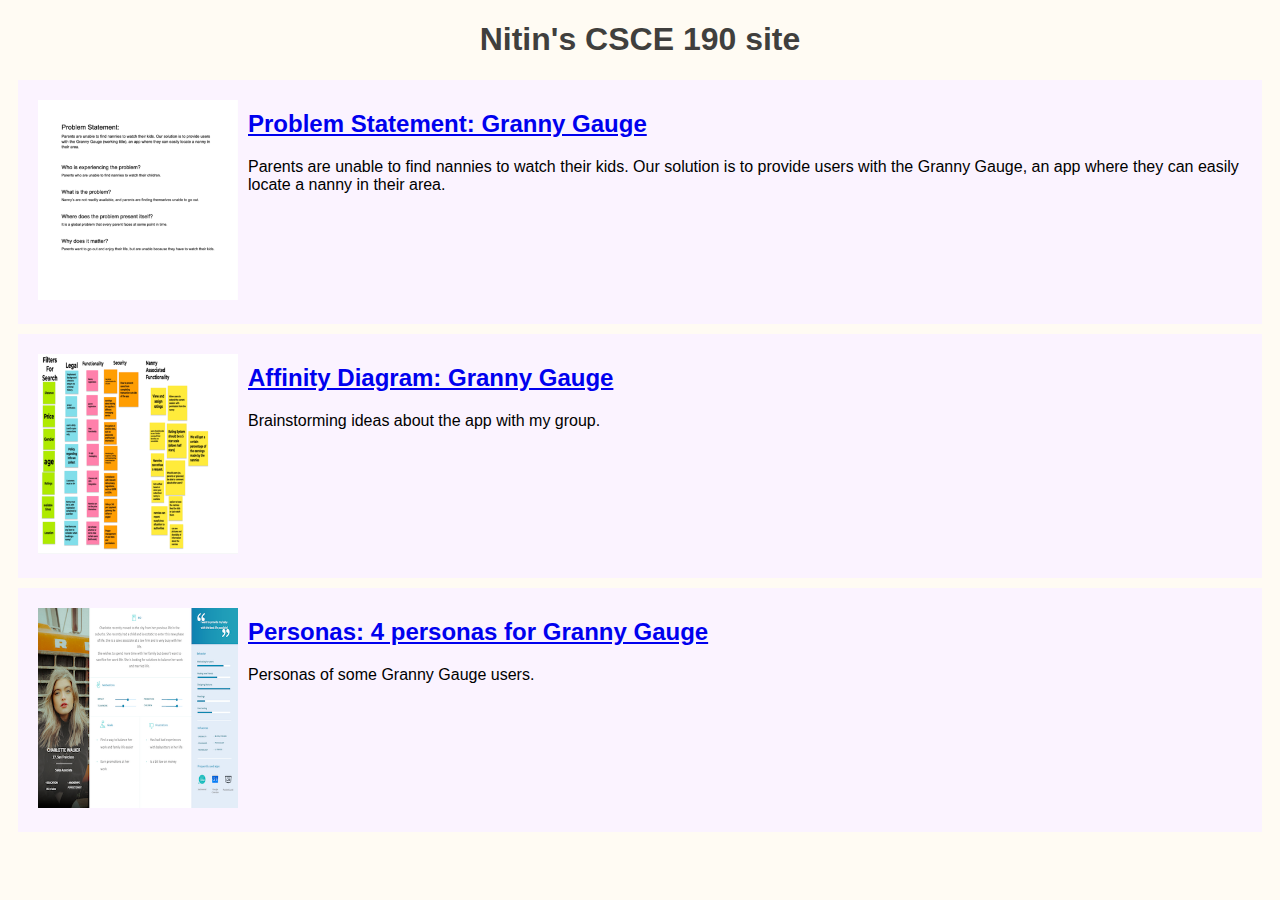
==== index.html @ 52fd82f6 "Fixing links" ====
<!DOCTYPE html>
<html>
    <head>
        <title>
            CSCE 190: Nitin Gupta
        </title>
        <link rel="stylesheet" href="styles.css">
    </head>
    <body>
        <h1>
            Nitin's CSCE 190 site
        </h1>

        <!-- Problem Statement Assignment -->
        <section class="assignment">
            <a href="files/ProblemStatment.pdf"> <img src="images/ProblemStatement.png"> </a>
            <section class="ass-details">
                <a href="files/ProblemStatment.pdf"><h2>Problem Statement: Granny Gauge</h2></a>
                <p>
                    Parents are unable to find nannies to watch their kids. Our solution is to provide users with the Granny Gauge, an app where they can easily locate a nanny in their area.
                </p>
            </section>
        </section>

        <!-- Affinity Diagram Assignment -->
        <section class="assignment">
            <a href="files/AffinityDiagram.pdf"> <img src="images/AffinityDiagram.png"> </a>
            <section class="ass-details">
                <a href="files/AffinityDiagram.pdf"><h2>Affinity Diagram: Granny Gauge</h2></a>
                <p>
                    Brainstorming ideas about the app with my group.
                </p>
            </section>
        </section>

        <!-- Persona Assignment -->
        <section class="assignment">
            <a href="files/Personas.pdf"> <img src="images/Persona.png"> </a>
            <section class="ass-details">
                <a href="files/Personas.pdf"><h2>Personas: 4 personas for Granny Gauge</h2></a>
                <p>
                    Personas of some Granny Gauge users.
                </p>
            </section>
        </section>

    </body>
</html>
---- styles.css ----
body {
    background: #fffbf3;
    font-family: 'Lucida Sans', 'Lucida Sans Regular', 'Lucida Grande', 'Lucida Sans Unicode', Geneva, Verdana, sans-serif;
}

.assignment {
    display: flex;
    padding: 10px;
    margin: 10px;
    /* background: #F3F7FF; */
    background: #FBF3FF;
}

.assignment img {
    width: 200px;
    padding: 10px;
}

h1 {
    color: #403F3D;
    text-align: center;
}
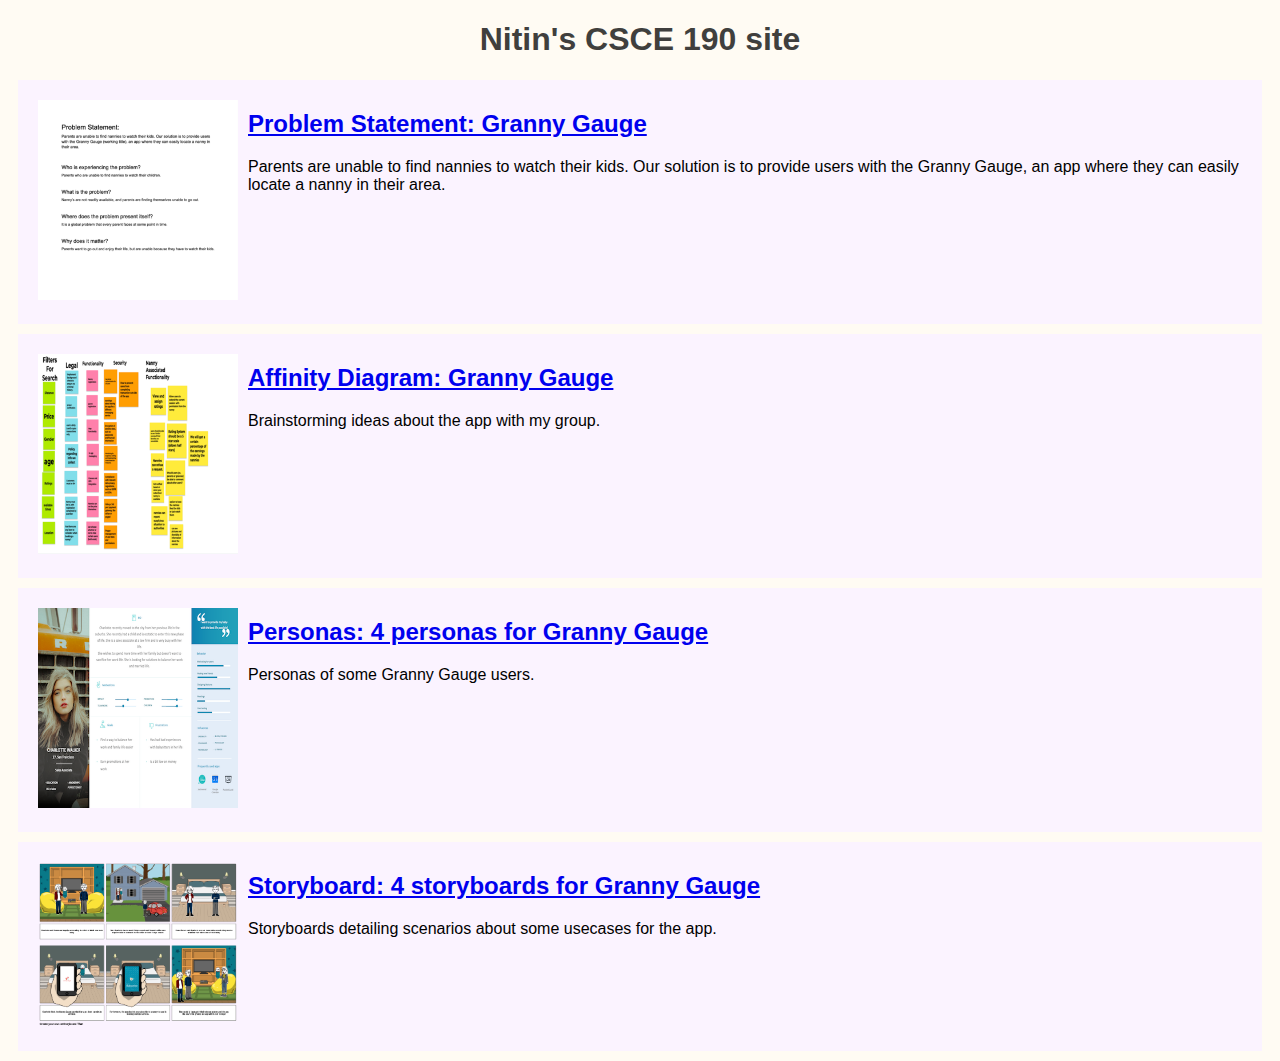
==== commit 648025a1: "adding storyboard" ====
--- a/index.html
+++ b/index.html
@@ -44,5 +44,16 @@
             </section>
         </section>
 
+        <!-- Storyboard Assignment -->
+        <section class="assignment">
+            <a href="files/Storyboard.pdf"> <img src="images/Storyboard.png"> </a>
+            <section class="ass-details">
+                <a href="files/Storyboard.pdf"><h2>Storyboard: 4 storyboards for Granny Gauge</h2></a>
+                <p>
+                    Storyboards detailing scenarios about some usecases for the app.
+                </p>
+            </section>
+        </section>
+
     </body>
 </html>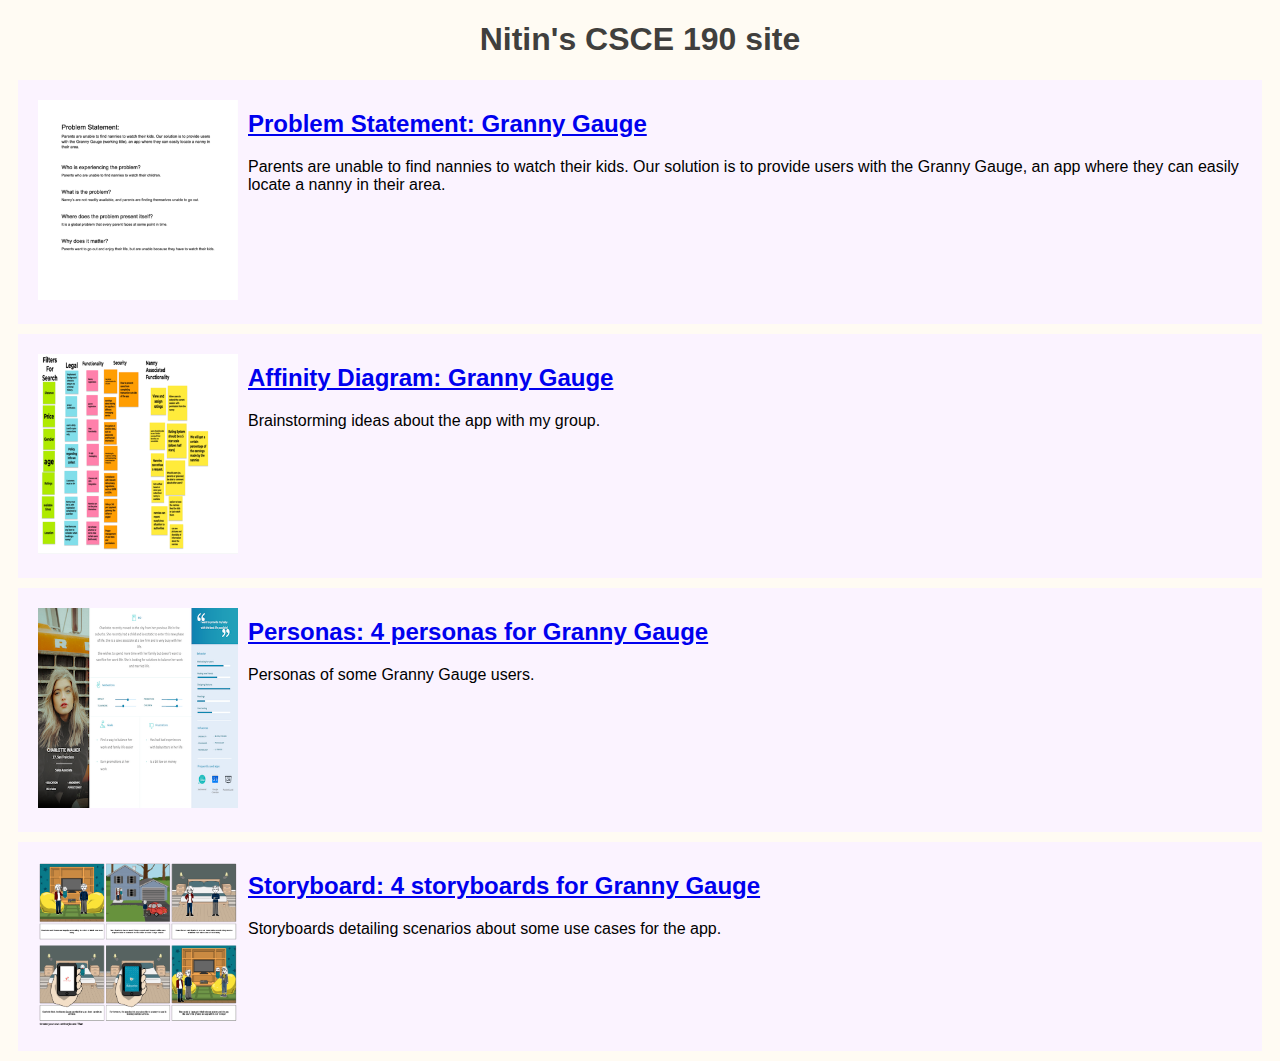
==== commit 4b7ed2ad: "adding storyboard" ====
--- a/index.html
+++ b/index.html
@@ -50,7 +50,7 @@
             <section class="ass-details">
                 <a href="files/Storyboard.pdf"><h2>Storyboard: 4 storyboards for Granny Gauge</h2></a>
                 <p>
-                    Storyboards detailing scenarios about some usecases for the app.
+                    Storyboards detailing scenarios about some use cases for the app.
                 </p>
             </section>
         </section>
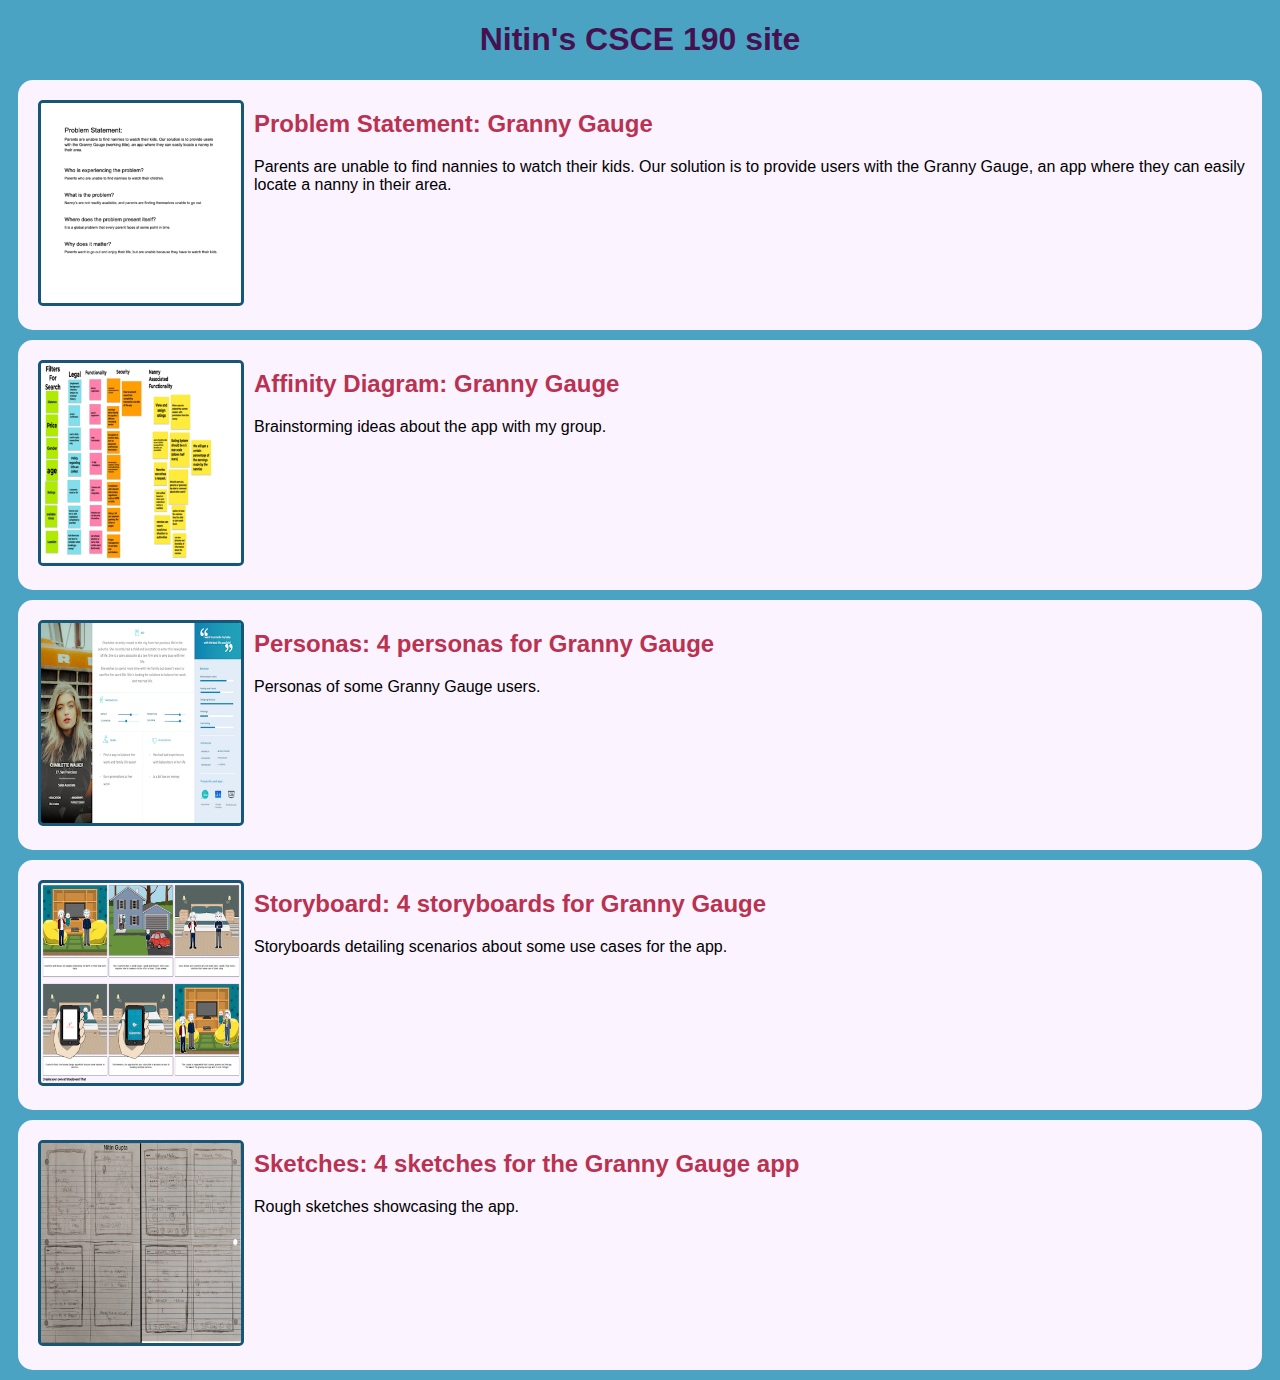
==== commit be2d4358: "Adding Sketches" ====
--- a/index.html
+++ b/index.html
@@ -55,5 +55,16 @@
             </section>
         </section>
 
+        <!-- Sketch Assignment -->
+        <section class="assignment">
+            <a href="files/Sketches.pdf"> <img src="images/Sketch.png"> </a>
+            <section class="ass-details">
+                <a href="files/Sketches.pdf"><h2>Sketches: 4 sketches for the Granny Gauge app</h2></a>
+                <p>
+                    Rough sketches showcasing the app.
+                </p>
+            </section>
+        </section>
+
     </body>
 </html>--- a/styles.css
+++ b/styles.css
@@ -1,5 +1,5 @@
 body {
-    background: #fffbf3;
+    background: #4BA3C3;
     font-family: 'Lucida Sans', 'Lucida Sans Regular', 'Lucida Grande', 'Lucida Sans Unicode', Geneva, Verdana, sans-serif;
 }
 
@@ -9,14 +9,34 @@
     margin: 10px;
     /* background: #F3F7FF; */
     background: #FBF3FF;
+    border-radius: 15px;
 }
 
 .assignment img {
     width: 200px;
-    padding: 10px;
+    margin: 10px;
+    border: 3px solid #175676;
+    border-radius: 5px;
+}
+
+.assignment img:hover {
+    border: 3px solid #F2727F;
 }
 
 h1 {
-    color: #403F3D;
+    color: #441151;
     text-align: center;
+}
+
+h1:hover {
+    color: #1F271B;
+}
+
+a {
+    text-decoration: none;
+    color: #BA324F;
+}
+
+a:hover {
+    color: #F2727F
 }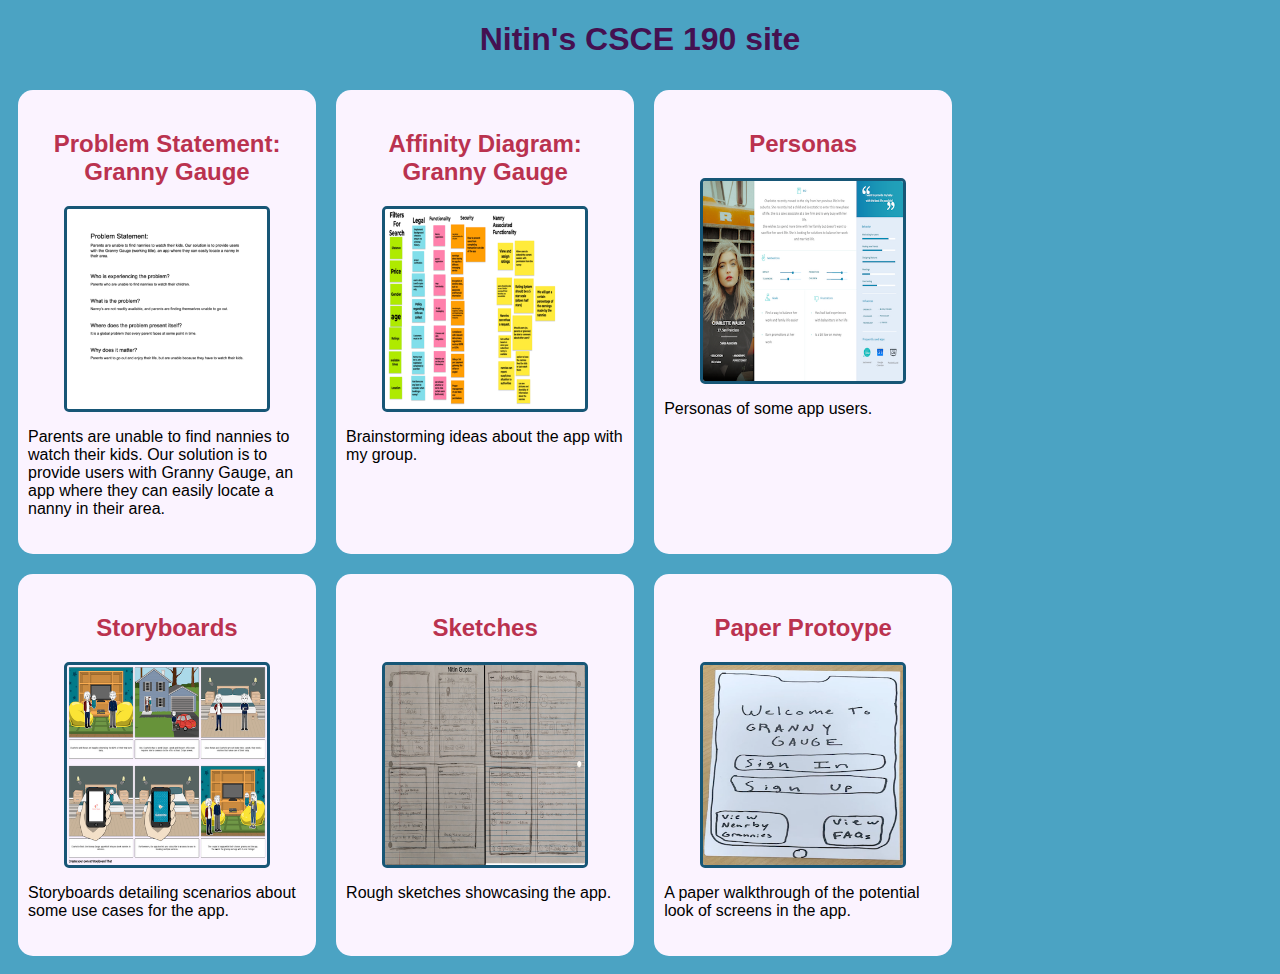
==== commit 4f37ae16: "Adding Paper Prototype" ====
--- a/index.html
+++ b/index.html
@@ -11,60 +11,87 @@
             Nitin's CSCE 190 site
         </h1>
 
-        <!-- Problem Statement Assignment -->
-        <section class="assignment">
-            <a href="files/ProblemStatment.pdf"> <img src="images/ProblemStatement.png"> </a>
-            <section class="ass-details">
-                <a href="files/ProblemStatment.pdf"><h2>Problem Statement: Granny Gauge</h2></a>
+        <div class="assignments"> 
+            
+            <!-- Problem Statement Assignment -->
+            <section class="assignment">
+                <a href="files/ProblemStatment.pdf">
+                    <h2>Problem Statement: Granny Gauge</h2>
+                </a>
+                <a href="files/ProblemStatment.pdf">
+                    <img src="images/ProblemStatement.png">
+                </a>
                 <p>
-                    Parents are unable to find nannies to watch their kids. Our solution is to provide users with the Granny Gauge, an app where they can easily locate a nanny in their area.
+                    Parents are unable to find nannies to watch their kids. Our solution is to provide users with Granny Gauge, an app where they can easily locate a nanny in their area.
                 </p>
             </section>
-        </section>
 
-        <!-- Affinity Diagram Assignment -->
-        <section class="assignment">
-            <a href="files/AffinityDiagram.pdf"> <img src="images/AffinityDiagram.png"> </a>
-            <section class="ass-details">
-                <a href="files/AffinityDiagram.pdf"><h2>Affinity Diagram: Granny Gauge</h2></a>
+            <!-- Affinity Diagram Assignment -->
+            <section class="assignment">
+                <a href="files/AffinityDiagram.pdf">
+                    <h2>Affinity Diagram: Granny Gauge</h2>
+                </a>
+                <a href="files/AffinityDiagram.pdf"> 
+                    <img src="images/AffinityDiagram.png">
+                </a>
+                    <p>
+                        Brainstorming ideas about the app with my group.
+                    </p>
+            </section>
+
+            <!-- Persona Assignment -->
+            <section class="assignment">
+                <a href="files/Personas.pdf">
+                    <h2>Personas</h2>
+                </a>
+                <a href="files/Personas.pdf">
+                    <img src="images/Persona.png"> 
+                </a>
                 <p>
-                    Brainstorming ideas about the app with my group.
+                    Personas of some app users.
                 </p>
             </section>
-        </section>
 
-        <!-- Persona Assignment -->
-        <section class="assignment">
-            <a href="files/Personas.pdf"> <img src="images/Persona.png"> </a>
-            <section class="ass-details">
-                <a href="files/Personas.pdf"><h2>Personas: 4 personas for Granny Gauge</h2></a>
-                <p>
-                    Personas of some Granny Gauge users.
-                </p>
-            </section>
-        </section>
-
-        <!-- Storyboard Assignment -->
-        <section class="assignment">
-            <a href="files/Storyboard.pdf"> <img src="images/Storyboard.png"> </a>
-            <section class="ass-details">
-                <a href="files/Storyboard.pdf"><h2>Storyboard: 4 storyboards for Granny Gauge</h2></a>
+            <!-- Storyboard Assignment -->
+            <section class="assignment">
+                <a href="files/Storyboard.pdf">
+                    <h2>Storyboards</h2>
+                </a>
+                <a href="files/Storyboard.pdf">
+                    <img src="images/Storyboard.png">
+                </a>
                 <p>
                     Storyboards detailing scenarios about some use cases for the app.
                 </p>
             </section>
-        </section>
 
-        <!-- Sketch Assignment -->
-        <section class="assignment">
-            <a href="files/Sketches.pdf"> <img src="images/Sketch.png"> </a>
-            <section class="ass-details">
-                <a href="files/Sketches.pdf"><h2>Sketches: 4 sketches for the Granny Gauge app</h2></a>
+            <!-- Sketch Assignment -->
+            <section class="assignment">
+                <a href="files/Sketches.pdf">
+                    <h2>Sketches</h2>
+                </a>
+                <a href="files/Sketches.pdf"> 
+                    <img src="images/Sketch.png">
+                </a>
                 <p>
                     Rough sketches showcasing the app.
                 </p>
             </section>
-        </section>
+
+            <!-- Paper Protoype Assignment -->
+            <section class="assignment">
+                <a href="https://youtu.be/0GXWg4dTDhU">
+                    <h2>Paper Protoype</h2>
+                </a>
+                <a href="https://youtu.be/0GXWg4dTDhU">
+                    <img src="images/PaperProto.png">
+                </a>
+                <p>
+                    A paper walkthrough of the potential look of screens in the app.
+                </p>
+            </section>
+        
+        </div>
 
     </body>
 </html>--- a/styles.css
+++ b/styles.css
@@ -3,11 +3,16 @@
     font-family: 'Lucida Sans', 'Lucida Sans Regular', 'Lucida Grande', 'Lucida Sans Unicode', Geneva, Verdana, sans-serif;
 }
 
+.assignments {
+    display: flex;
+    flex-wrap: wrap;
+}
+
 .assignment {
-    display: flex;
+    width: 22%;
     padding: 10px;
     margin: 10px;
-    /* background: #F3F7FF; */
+    padding: 20px 10px;
     background: #FBF3FF;
     border-radius: 15px;
 }
@@ -17,6 +22,8 @@
     margin: 10px;
     border: 3px solid #175676;
     border-radius: 5px;
+    display: block;
+    margin: auto;
 }
 
 .assignment img:hover {
@@ -32,6 +39,10 @@
     color: #1F271B;
 }
 
+h2 {
+    text-align: center;
+}
+
 a {
     text-decoration: none;
     color: #BA324F;
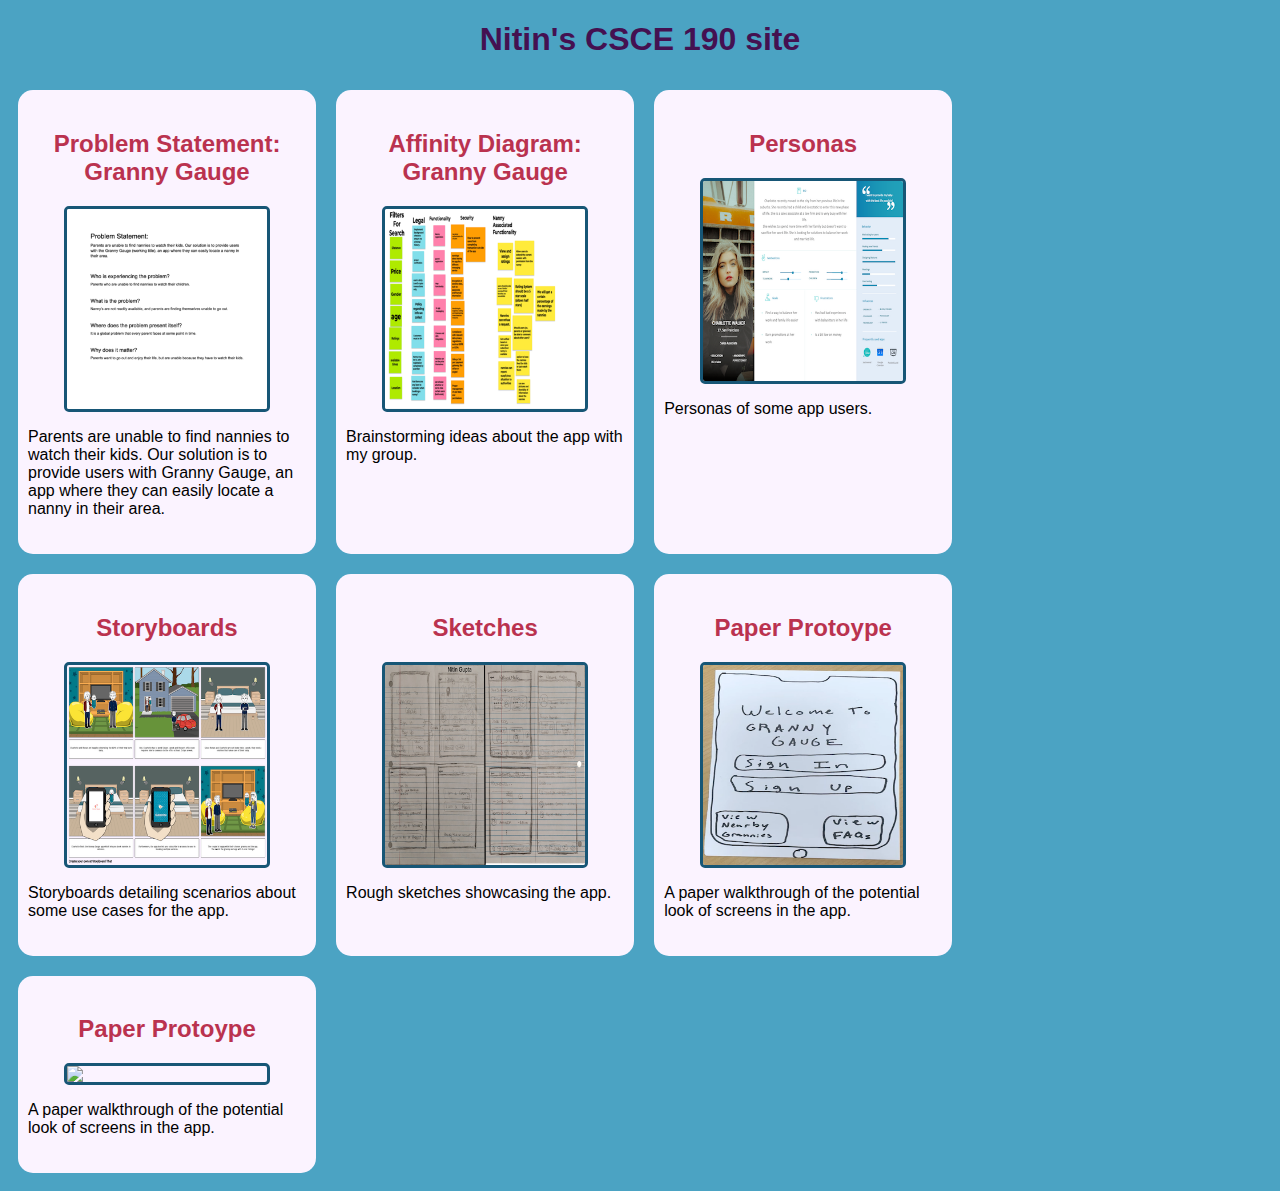
==== commit ea08ef36: "Adding Lo-Fi Proto" ====
--- a/index.html
+++ b/index.html
@@ -90,6 +90,19 @@
                     A paper walkthrough of the potential look of screens in the app.
                 </p>
             </section>
+
+            <!-- Lo-Fi Prototype Assignment -->
+            <section class="assignment">
+                <a href="files/Lo-Fi_Prototype/fullscreen.html">
+                    <h2>Paper Protoype</h2>
+                </a>
+                <a href="files/Lo-Fi_Prototype/fullscreen.html">
+                    <img src="images/Lo-Fi_Prototype.png">
+                </a>
+                <p>
+                    A paper walkthrough of the potential look of screens in the app.
+                </p>
+            </section>
         
         </div>
 
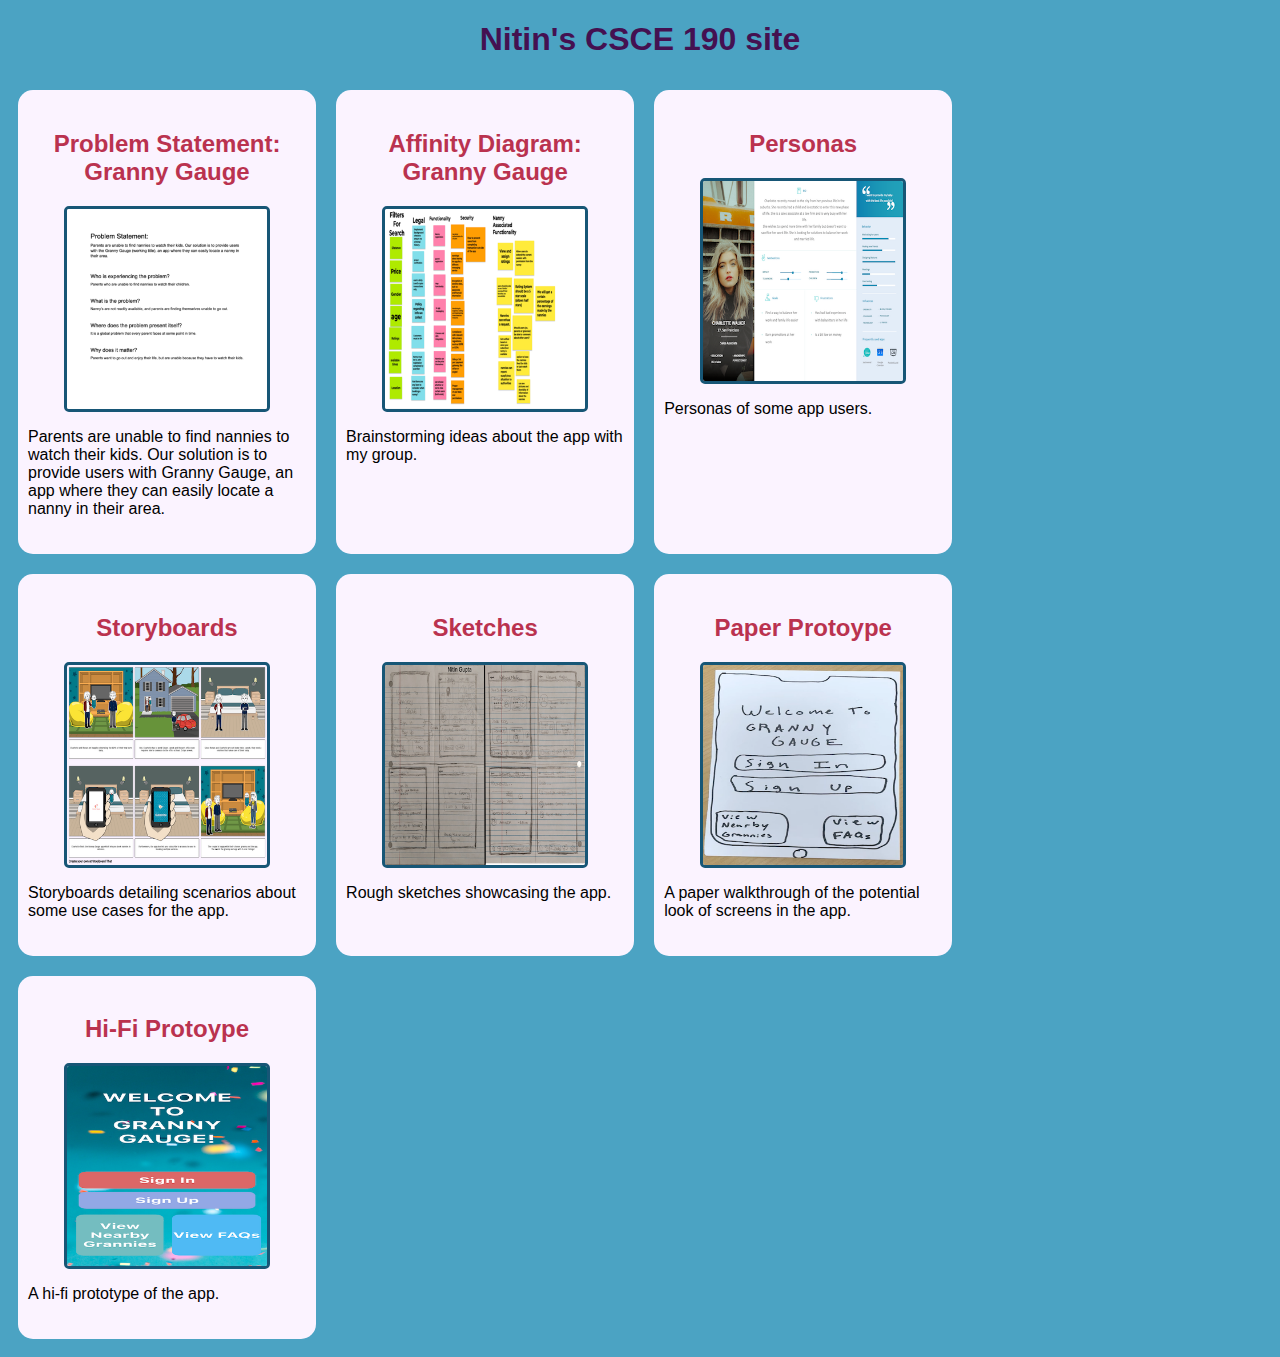
==== commit ba68308d: "Adding Lo-Fi Proto" ====
--- a/index.html
+++ b/index.html
@@ -91,20 +91,20 @@
                 </p>
             </section>
 
-            <!-- Lo-Fi Prototype Assignment -->
+            <!-- Hi-Fi Prototype Assignment -->
             <section class="assignment">
                 <a href="files/Lo-Fi_Prototype/fullscreen.html">
-                    <h2>Paper Protoype</h2>
+                    <h2>Hi-Fi Protoype</h2>
                 </a>
                 <a href="files/Lo-Fi_Prototype/fullscreen.html">
                     <img src="images/Lo-Fi_Prototype.png">
                 </a>
                 <p>
-                    A paper walkthrough of the potential look of screens in the app.
+                    A hi-fi prototype of the app.
                 </p>
             </section>
         
         </div>
 
     </body>
-</html>+</html>
